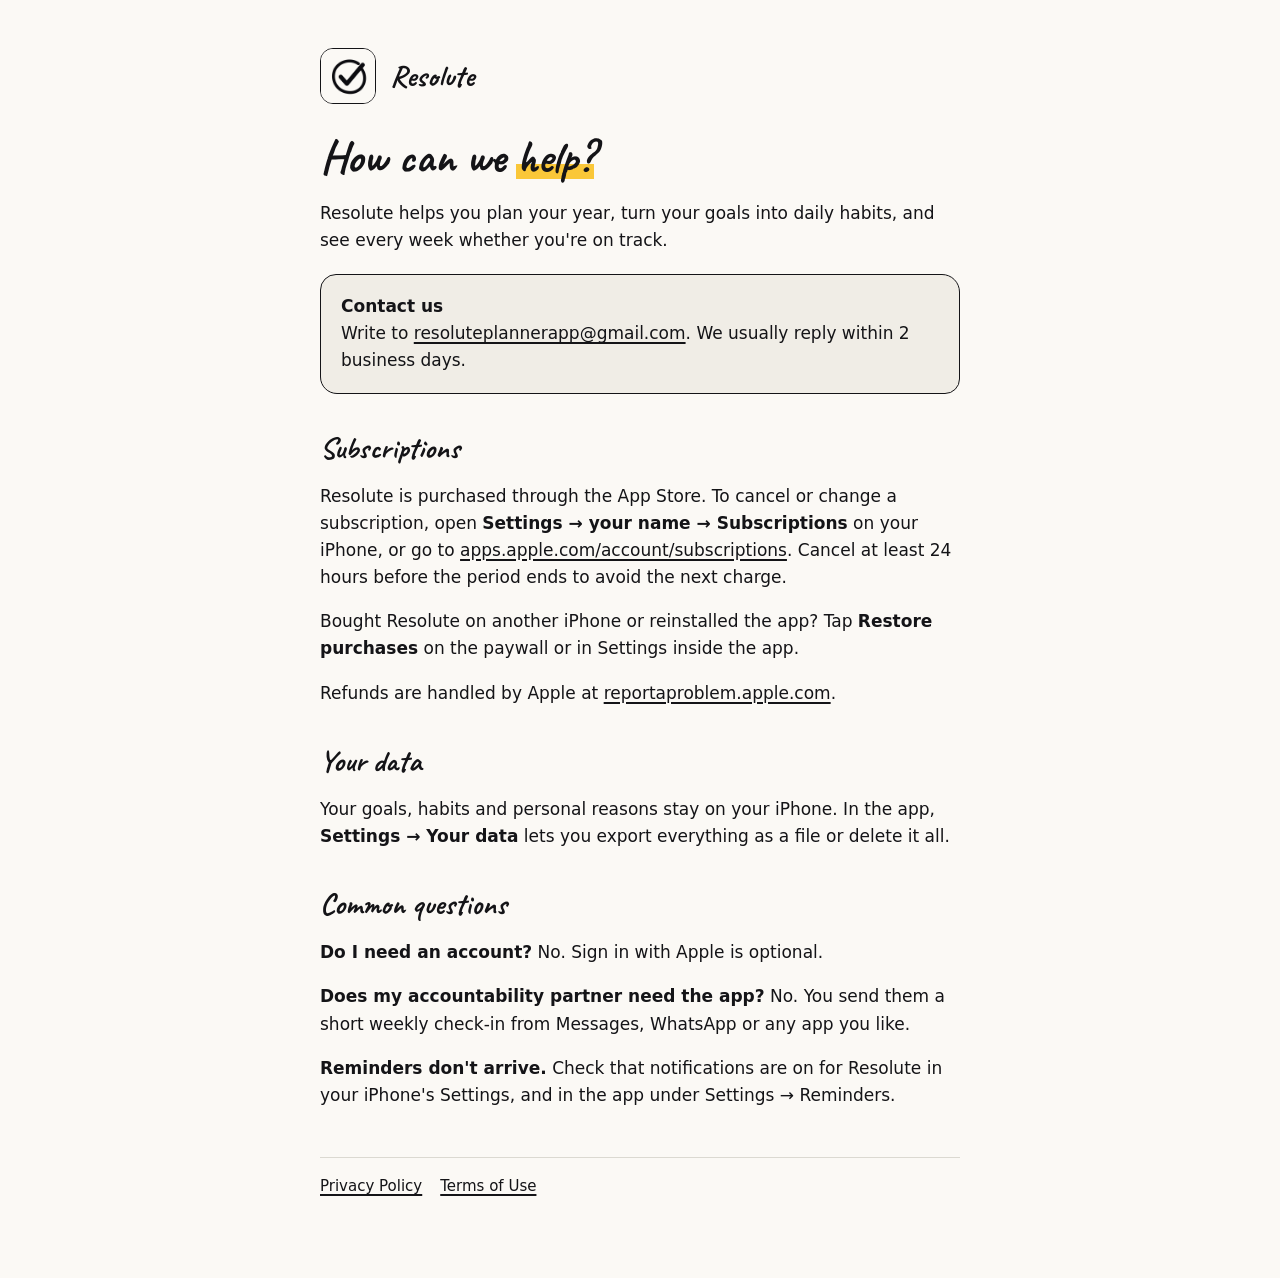
==== index.html @ 139662b3 "Resolute support and privacy pages Co-Authored-By: Claude Opus 5.5 <noreply@anthropic.com>" ====
<!doctype html>
<html lang="en">
<head>
<meta charset="utf-8">
<meta name="viewport" content="width=device-width, initial-scale=1, viewport-fit=cover">
<title>Resolute Support</title>
<meta name="description" content="Help and contact for Resolute: Goal & Habit Tracker.">
<link rel="preconnect" href="https://fonts.googleapis.com">
<link href="https://fonts.googleapis.com/css2?family=Caveat:wght@700&display=swap" rel="stylesheet">
<link rel="stylesheet" href="style.css">
</head>
<body>
<main>
  <header><img src="icon.png" alt=""><a href="./">Resolute</a></header>
  <h1>How can we <span>help?</span></h1>
  <p>Resolute helps you plan your year, turn your goals into daily habits, and see every week whether you're on track.</p>

  <div class="card">
    <strong>Contact us</strong><br>
    Write to <a href="mailto:resoluteplannerapp@gmail.com">resoluteplannerapp@gmail.com</a>. We usually reply within 2 business days.
  </div>

  <h2>Subscriptions</h2>
  <p>Resolute is purchased through the App Store. To cancel or change a subscription, open <strong>Settings → your name → Subscriptions</strong> on your iPhone, or go to <a href="https://apps.apple.com/account/subscriptions">apps.apple.com/account/subscriptions</a>. Cancel at least 24 hours before the period ends to avoid the next charge.</p>
  <p>Bought Resolute on another iPhone or reinstalled the app? Tap <strong>Restore purchases</strong> on the paywall or in Settings inside the app.</p>
  <p>Refunds are handled by Apple at <a href="https://reportaproblem.apple.com">reportaproblem.apple.com</a>.</p>

  <h2>Your data</h2>
  <p>Your goals, habits and personal reasons stay on your iPhone. In the app, <strong>Settings → Your data</strong> lets you export everything as a file or delete it all.</p>

  <h2>Common questions</h2>
  <p><strong>Do I need an account?</strong> No. Sign in with Apple is optional.</p>
  <p><strong>Does my accountability partner need the app?</strong> No. You send them a short weekly check-in from Messages, WhatsApp or any app you like.</p>
  <p><strong>Reminders don't arrive.</strong> Check that notifications are on for Resolute in your iPhone's Settings, and in the app under Settings → Reminders.</p>

  <nav><a href="privacy.html">Privacy Policy</a><a href="https://www.apple.com/legal/internet-services/itunes/dev/stdeula/">Terms of Use</a></nav>
</main>
</body>
</html>
---- style.css ----
:root { --paper: #FBF9F5; --ink: #141417; --pencil: #6B6963; --faint: #DBD9D1; --wash: #F0EDE6; --yellow: #FAC738; }
* { box-sizing: border-box; }
body { margin: 0; background: var(--paper); color: var(--ink); font: 17px/1.6 ui-rounded, "SF Pro Rounded", -apple-system, system-ui, sans-serif; }
main { max-width: 680px; margin: 0 auto; padding: 48px max(20px, env(safe-area-inset-left)) 80px; }
header { display: flex; align-items: center; gap: 14px; margin-bottom: 28px; }
header img { width: 56px; height: 56px; border-radius: 13px; border: 1.5px solid var(--ink); }
header a { color: inherit; text-decoration: none; font: 700 30px/1 "Caveat", cursive; }
h1 { font: 700 46px/1.1 "Caveat", cursive; margin: 0 0 8px; text-wrap: balance; }
h1 span { background: linear-gradient(transparent 62%, var(--yellow) 62%, var(--yellow) 88%, transparent 88%); }
h2 { font: 700 30px/1.2 "Caveat", cursive; margin: 36px 0 6px; }
p, li { color: var(--ink); }
.muted { color: var(--pencil); font-size: 15px; }
.card { background: var(--wash); border: 1.5px solid var(--ink); border-radius: 16px 18px 15px 17px; padding: 18px 20px; margin: 20px 0; }
a { color: var(--ink); text-decoration-thickness: 1.5px; text-underline-offset: 3px; }
nav { margin-top: 48px; padding-top: 16px; border-top: 1.5px solid var(--faint); display: flex; gap: 18px; flex-wrap: wrap; font-size: 15px; }
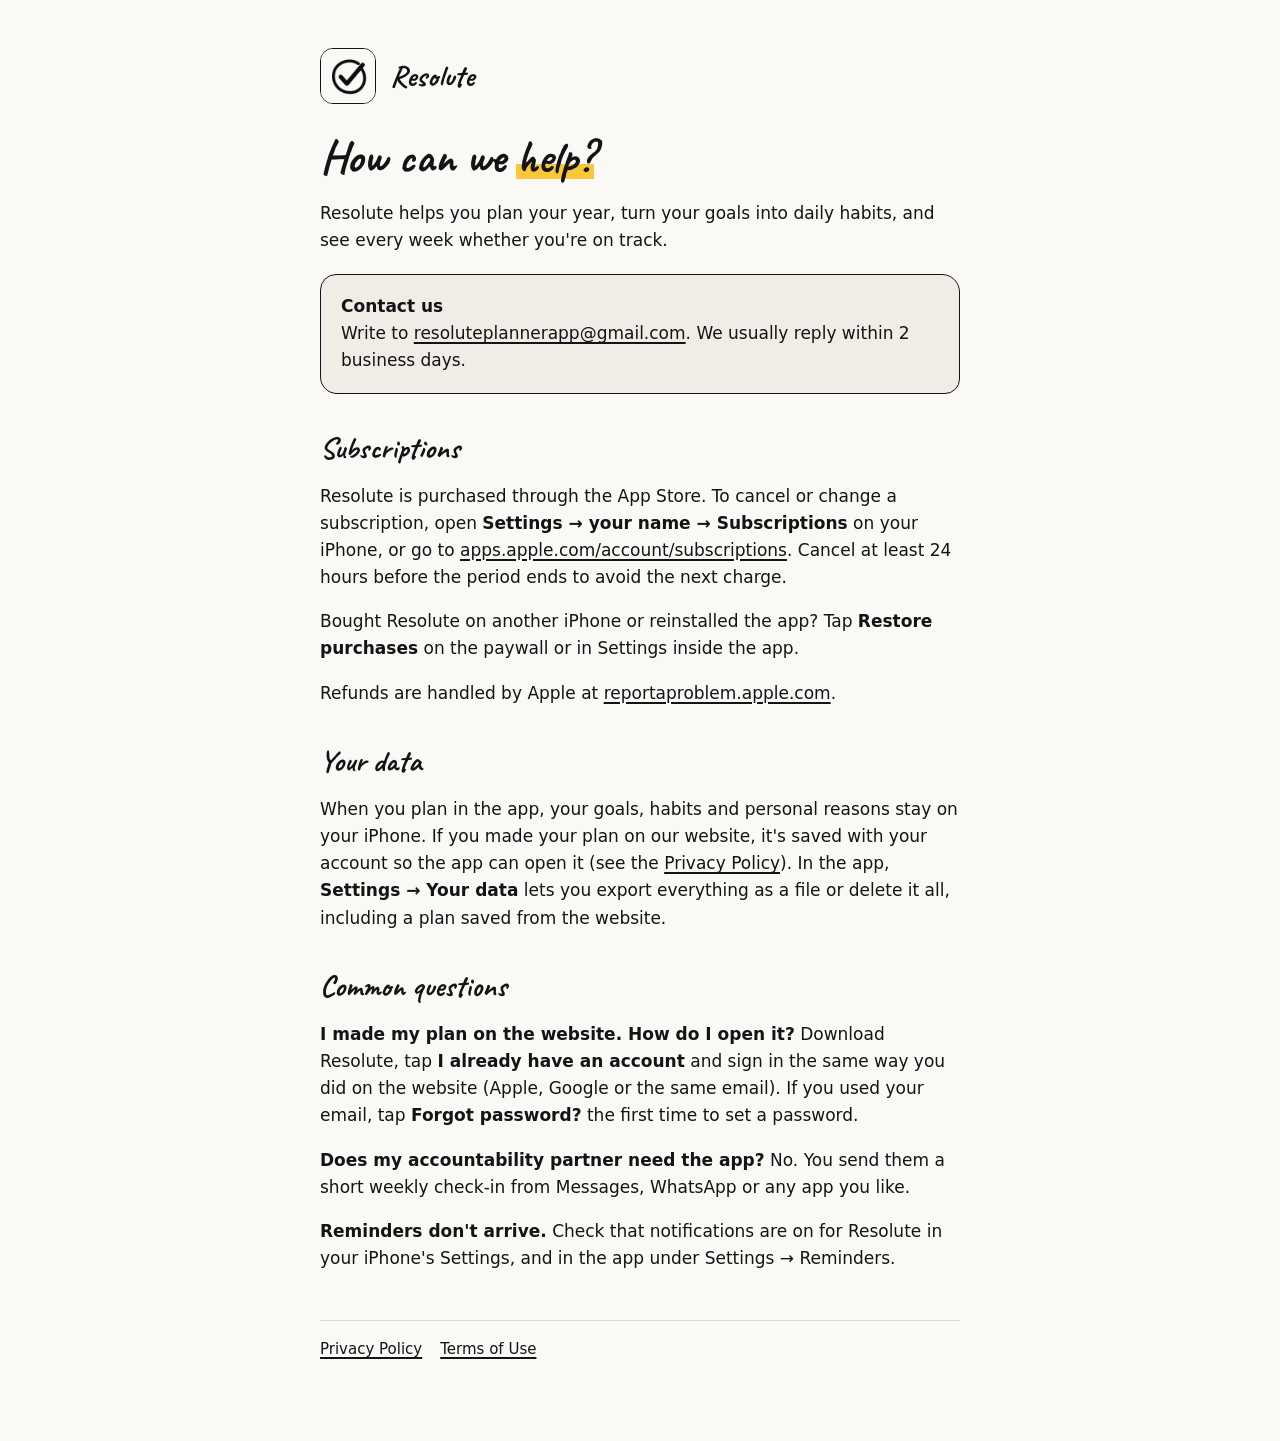
==== commit 566fa85c: "Cover plans made on the website: saved with the account, opened in the app, deleted with it Co-Autho" ====
--- a/index.html
+++ b/index.html
@@ -26,10 +26,10 @@
   <p>Refunds are handled by Apple at <a href="https://reportaproblem.apple.com">reportaproblem.apple.com</a>.</p>
 
   <h2>Your data</h2>
-  <p>Your goals, habits and personal reasons stay on your iPhone. In the app, <strong>Settings → Your data</strong> lets you export everything as a file or delete it all.</p>
+  <p>When you plan in the app, your goals, habits and personal reasons stay on your iPhone. If you made your plan on our website, it's saved with your account so the app can open it (see the <a href="privacy.html">Privacy Policy</a>). In the app, <strong>Settings → Your data</strong> lets you export everything as a file or delete it all, including a plan saved from the website.</p>
 
   <h2>Common questions</h2>
-  <p><strong>Do I need an account?</strong> No. Sign in with Apple is optional.</p>
+  <p><strong>I made my plan on the website. How do I open it?</strong> Download Resolute, tap <strong>I already have an account</strong> and sign in the same way you did on the website (Apple, Google or the same email). If you used your email, tap <strong>Forgot password?</strong> the first time to set a password.</p>
   <p><strong>Does my accountability partner need the app?</strong> No. You send them a short weekly check-in from Messages, WhatsApp or any app you like.</p>
   <p><strong>Reminders don't arrive.</strong> Check that notifications are on for Resolute in your iPhone's Settings, and in the app under Settings → Reminders.</p>
 
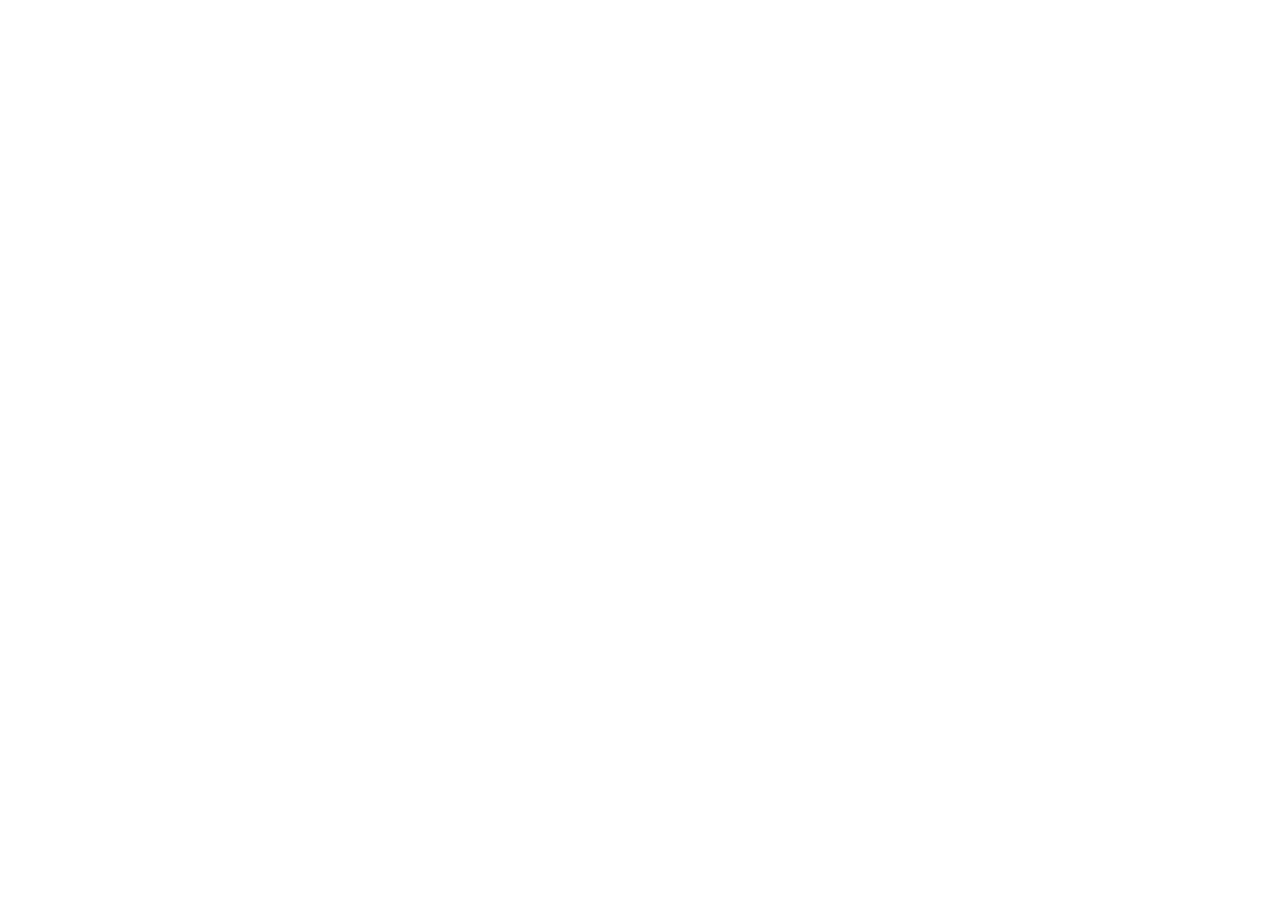
==== commit 0881a2ca: "Move support and privacy to useresolute.com The old pages redirect to useresolute.com/support and /p" ====
--- a/index.html
+++ b/index.html
@@ -2,38 +2,17 @@
 <html lang="en">
 <head>
 <meta charset="utf-8">
-<meta name="viewport" content="width=device-width, initial-scale=1, viewport-fit=cover">
-<title>Resolute Support</title>
-<meta name="description" content="Help and contact for Resolute: Goal & Habit Tracker.">
-<link rel="preconnect" href="https://fonts.googleapis.com">
-<link href="https://fonts.googleapis.com/css2?family=Caveat:wght@700&display=swap" rel="stylesheet">
-<link rel="stylesheet" href="style.css">
+<meta name="viewport" content="width=device-width, initial-scale=1">
+<title>Resolute Support has moved</title>
+<link rel="canonical" href="https://useresolute.com/support">
+<meta http-equiv="refresh" content="0; url=https://useresolute.com/support">
+<meta name="robots" content="noindex">
+<script>location.replace("https://useresolute.com/support")</script>
+<style>body{margin:0;background:#fbf9f5;color:#141417;font:16px/1.6 -apple-system,BlinkMacSystemFont,'Segoe UI',Roboto,sans-serif}main{max-width:680px;margin:0 auto;padding:40px 16px}a{color:#141417}</style>
 </head>
 <body>
 <main>
-  <header><img src="icon.png" alt=""><a href="./">Resolute</a></header>
-  <h1>How can we <span>help?</span></h1>
-  <p>Resolute helps you plan your year, turn your goals into daily habits, and see every week whether you're on track.</p>
-
-  <div class="card">
-    <strong>Contact us</strong><br>
-    Write to <a href="mailto:resoluteplannerapp@gmail.com">resoluteplannerapp@gmail.com</a>. We usually reply within 2 business days.
-  </div>
-
-  <h2>Subscriptions</h2>
-  <p>Resolute is purchased through the App Store. To cancel or change a subscription, open <strong>Settings → your name → Subscriptions</strong> on your iPhone, or go to <a href="https://apps.apple.com/account/subscriptions">apps.apple.com/account/subscriptions</a>. Cancel at least 24 hours before the period ends to avoid the next charge.</p>
-  <p>Bought Resolute on another iPhone or reinstalled the app? Tap <strong>Restore purchases</strong> on the paywall or in Settings inside the app.</p>
-  <p>Refunds are handled by Apple at <a href="https://reportaproblem.apple.com">reportaproblem.apple.com</a>.</p>
-
-  <h2>Your data</h2>
-  <p>When you plan in the app, your goals, habits and personal reasons stay on your iPhone. If you made your plan on our website, it's saved with your account so the app can open it (see the <a href="privacy.html">Privacy Policy</a>). In the app, <strong>Settings → Your data</strong> lets you export everything as a file or delete it all, including a plan saved from the website.</p>
-
-  <h2>Common questions</h2>
-  <p><strong>I made my plan on the website. How do I open it?</strong> Download Resolute, tap <strong>I already have an account</strong> and sign in the same way you did on the website (Apple, Google or the same email). If you used your email, tap <strong>Forgot password?</strong> the first time to set a password.</p>
-  <p><strong>Does my accountability partner need the app?</strong> No. You send them a short weekly check-in from Messages, WhatsApp or any app you like.</p>
-  <p><strong>Reminders don't arrive.</strong> Check that notifications are on for Resolute in your iPhone's Settings, and in the app under Settings → Reminders.</p>
-
-  <nav><a href="privacy.html">Privacy Policy</a><a href="https://www.apple.com/legal/internet-services/itunes/dev/stdeula/">Terms of Use</a></nav>
+  <p>Resolute's Support page now lives at <a href="https://useresolute.com/support">https://useresolute.com/support</a>.</p>
 </main>
 </body>
 </html>
